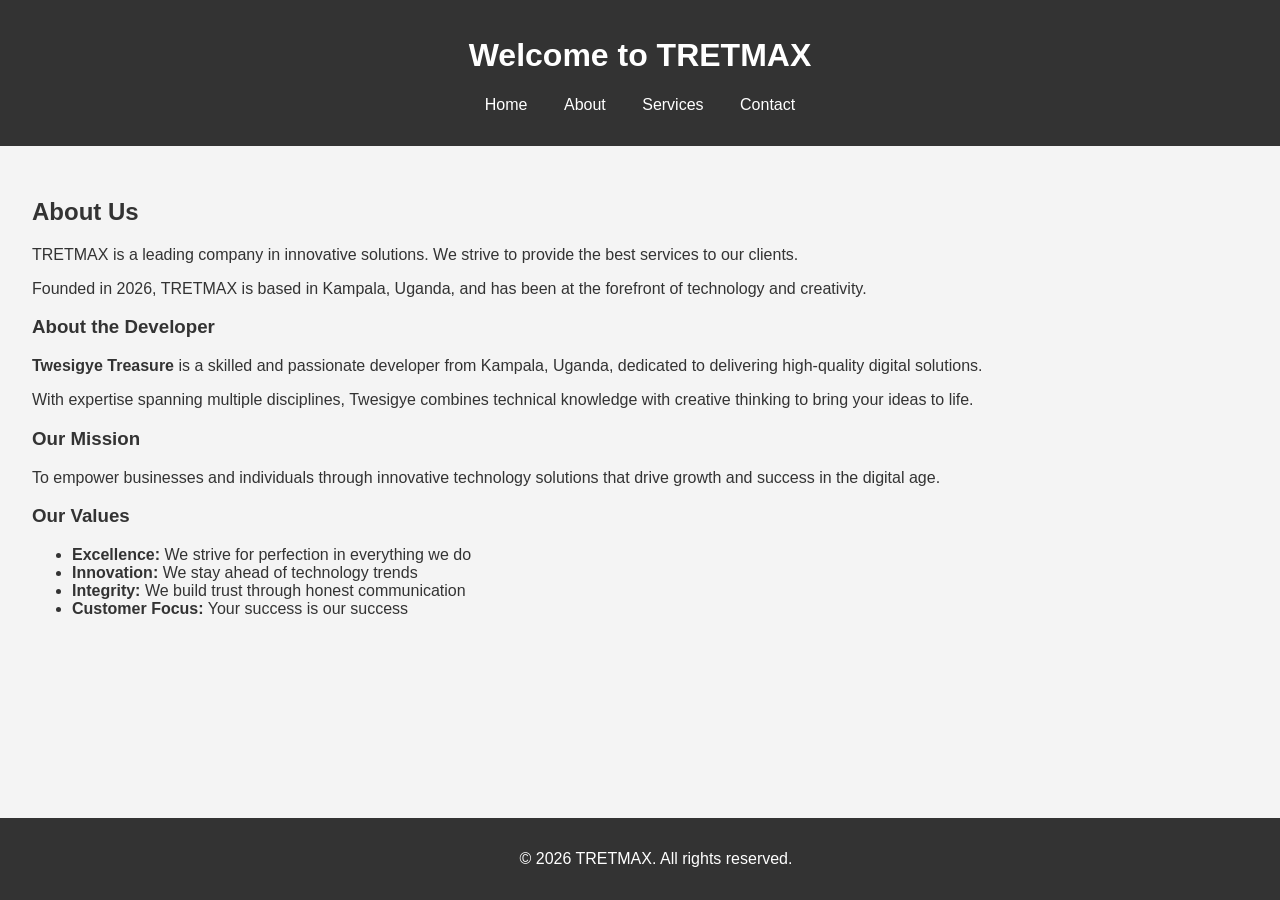
==== about.html @ 00c85b14 "Add files via upload" ====
<!DOCTYPE html>
<html lang="en">
<head>
    <meta charset="UTF-8">
    <meta name="viewport" content="width=device-width, initial-scale=1.0">
    <title>About - TRETMAX</title>
    <link rel="stylesheet" href="styles.css">
</head>
<body>
    <header>
        <h1>Welcome to TRETMAX</h1>
        <nav>
            <ul>
                <li><a href="index.html">Home</a></li>
                <li><a href="about.html">About</a></li>
                <li><a href="services.html">Services</a></li>
                <li><a href="contact.html">Contact</a></li>
            </ul>
        </nav>
    </header>
    <main>
        <section>
            <h2>About Us</h2>
            <p>TRETMAX is a leading company in innovative solutions. We strive to provide the best services to our clients.</p>
            <p>Founded in 2026, TRETMAX is based in Kampala, Uganda, and has been at the forefront of technology and creativity.</p>
            <h3>About the Developer</h3>
            <p><strong>Twesigye Treasure</strong> is a skilled and passionate developer from Kampala, Uganda, dedicated to delivering high-quality digital solutions.</p>
            <p>With expertise spanning multiple disciplines, Twesigye combines technical knowledge with creative thinking to bring your ideas to life.</p>
            <h3>Our Mission</h3>
            <p>To empower businesses and individuals through innovative technology solutions that drive growth and success in the digital age.</p>
            <h3>Our Values</h3>
            <ul>
                <li><strong>Excellence:</strong> We strive for perfection in everything we do</li>
                <li><strong>Innovation:</strong> We stay ahead of technology trends</li>
                <li><strong>Integrity:</strong> We build trust through honest communication</li>
                <li><strong>Customer Focus:</strong> Your success is our success</li>
            </ul>
        </section>
    </main>
    <footer>
        <p>&copy; 2026 TRETMAX. All rights reserved.</p>
    </footer>
    <script src="script.js"></script>
</body>
</html>
---- styles.css ----
body {
    font-family: Arial, sans-serif;
    margin: 0;
    padding: 0;
    background-color: #f4f4f4;
    color: #333;
}

header {
    background-color: #333;
    color: white;
    padding: 1rem;
    text-align: center;
}

nav ul {
    list-style: none;
    padding: 0;
}

nav ul li {
    display: inline;
    margin: 0 1rem;
}

nav a {
    color: white;
    text-decoration: none;
}

main {
    padding: 2rem;
}

section {
    margin-bottom: 2rem;
}

footer {
    background-color: #333;
    color: white;
    text-align: center;
    padding: 1rem;
    position: fixed;
    width: 100%;
    bottom: 0;
}
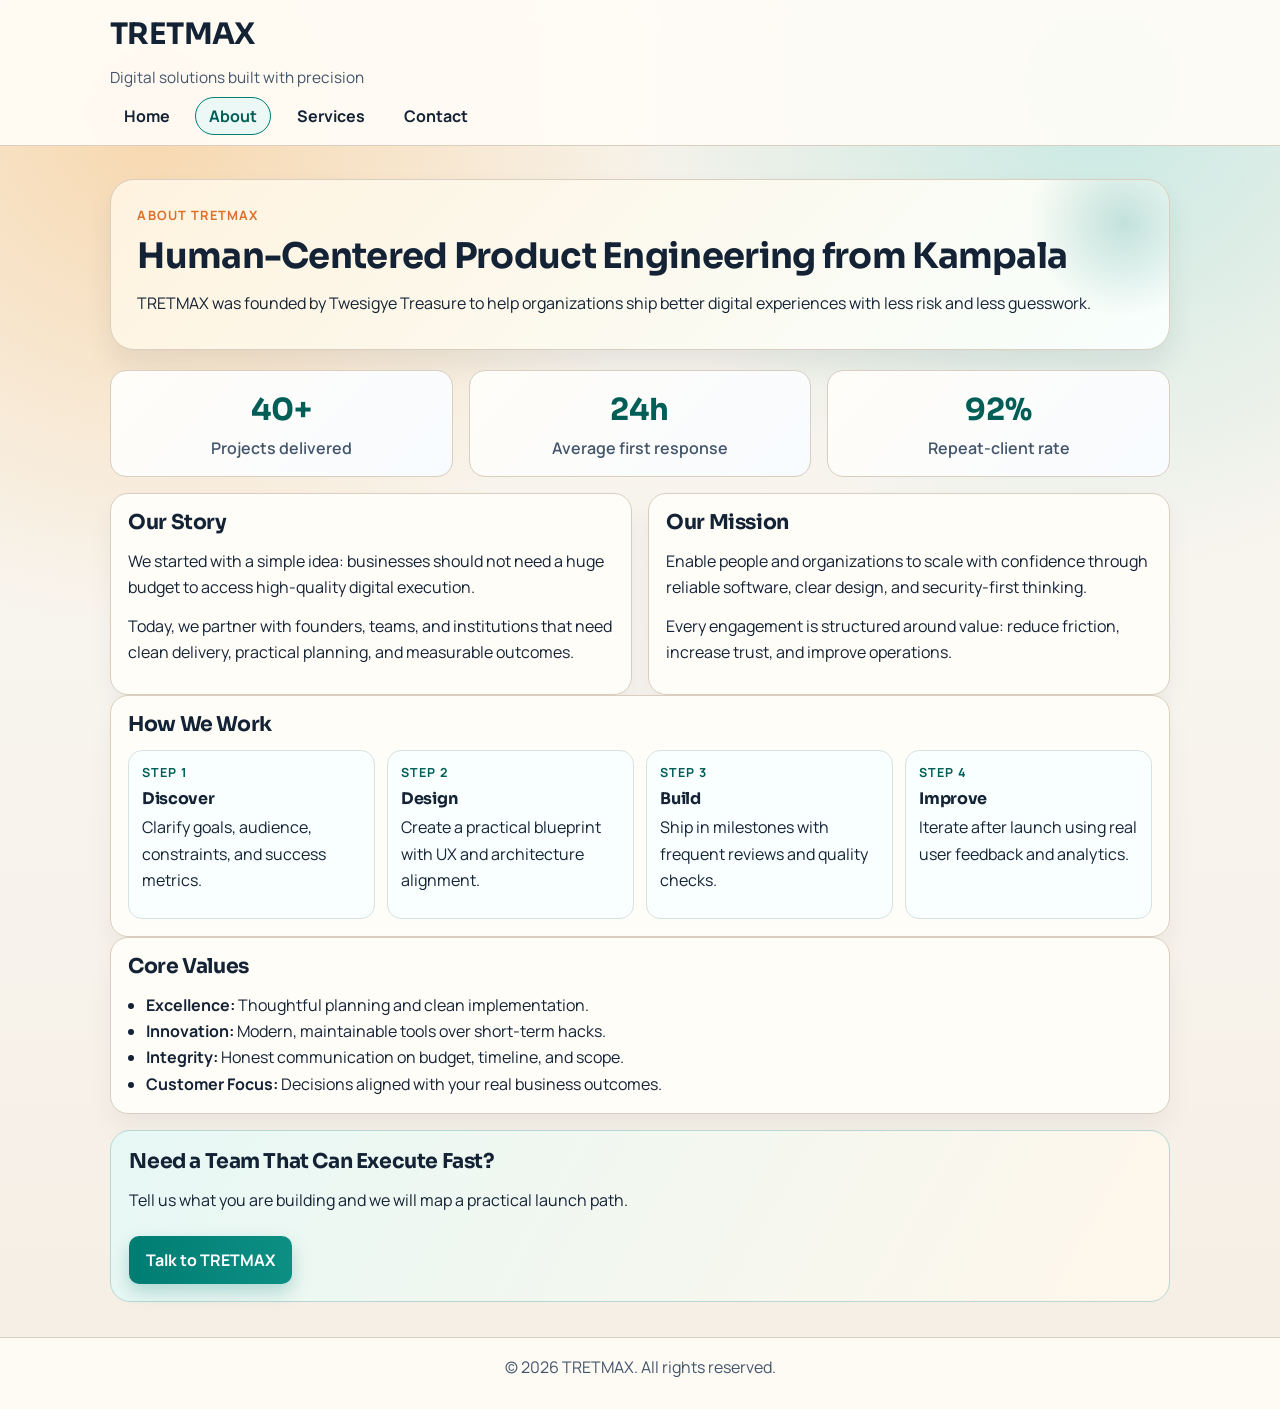
==== commit e17e00b0: "Add files via upload" ====
--- a/about.html
+++ b/about.html
@@ -1,45 +1,108 @@
-<!DOCTYPE html>
-<html lang="en">
-<head>
-    <meta charset="UTF-8">
-    <meta name="viewport" content="width=device-width, initial-scale=1.0">
-    <title>About - TRETMAX</title>
-    <link rel="stylesheet" href="styles.css">
-</head>
-<body>
-    <header>
-        <h1>Welcome to TRETMAX</h1>
-        <nav>
-            <ul>
-                <li><a href="index.html">Home</a></li>
-                <li><a href="about.html">About</a></li>
-                <li><a href="services.html">Services</a></li>
-                <li><a href="contact.html">Contact</a></li>
-            </ul>
-        </nav>
-    </header>
-    <main>
-        <section>
-            <h2>About Us</h2>
-            <p>TRETMAX is a leading company in innovative solutions. We strive to provide the best services to our clients.</p>
-            <p>Founded in 2026, TRETMAX is based in Kampala, Uganda, and has been at the forefront of technology and creativity.</p>
-            <h3>About the Developer</h3>
-            <p><strong>Twesigye Treasure</strong> is a skilled and passionate developer from Kampala, Uganda, dedicated to delivering high-quality digital solutions.</p>
-            <p>With expertise spanning multiple disciplines, Twesigye combines technical knowledge with creative thinking to bring your ideas to life.</p>
-            <h3>Our Mission</h3>
-            <p>To empower businesses and individuals through innovative technology solutions that drive growth and success in the digital age.</p>
-            <h3>Our Values</h3>
-            <ul>
-                <li><strong>Excellence:</strong> We strive for perfection in everything we do</li>
-                <li><strong>Innovation:</strong> We stay ahead of technology trends</li>
-                <li><strong>Integrity:</strong> We build trust through honest communication</li>
-                <li><strong>Customer Focus:</strong> Your success is our success</li>
-            </ul>
-        </section>
-    </main>
-    <footer>
-        <p>&copy; 2026 TRETMAX. All rights reserved.</p>
-    </footer>
-    <script src="script.js"></script>
-</body>
-</html>+<!DOCTYPE html>
+<html lang="en">
+<head>
+    <meta charset="UTF-8">
+    <meta name="viewport" content="width=device-width, initial-scale=1.0">
+    <title>About - TRETMAX</title>
+    <link rel="stylesheet" href="styles.css">
+</head>
+<body>
+    <header class="site-header">
+        <div class="container">
+            <h1>TRETMAX</h1>
+            <p class="tagline">Digital solutions built with precision</p>
+            <nav>
+                <ul>
+                    <li><a href="index.html">Home</a></li>
+                    <li><a href="about.html" aria-current="page">About</a></li>
+                    <li><a href="services.html">Services</a></li>
+                    <li><a href="contact.html">Contact</a></li>
+                </ul>
+            </nav>
+        </div>
+    </header>
+
+    <main class="container">
+        <section class="hero compact">
+            <p class="eyebrow">About TRETMAX</p>
+            <h2>Human-Centered Product Engineering from Kampala</h2>
+            <p>TRETMAX was founded by Twesigye Treasure to help organizations ship better digital experiences with less risk and less guesswork.</p>
+        </section>
+
+        <section class="grid stats-grid">
+            <article class="metric-card">
+                <p class="metric-number">40+</p>
+                <p class="metric-label">Projects delivered</p>
+            </article>
+            <article class="metric-card">
+                <p class="metric-number">24h</p>
+                <p class="metric-label">Average first response</p>
+            </article>
+            <article class="metric-card">
+                <p class="metric-number">92%</p>
+                <p class="metric-label">Repeat-client rate</p>
+            </article>
+        </section>
+
+        <section class="grid two-up">
+            <article class="card">
+                <h3>Our Story</h3>
+                <p>We started with a simple idea: businesses should not need a huge budget to access high-quality digital execution.</p>
+                <p>Today, we partner with founders, teams, and institutions that need clean delivery, practical planning, and measurable outcomes.</p>
+            </article>
+            <article class="card">
+                <h3>Our Mission</h3>
+                <p>Enable people and organizations to scale with confidence through reliable software, clear design, and security-first thinking.</p>
+                <p>Every engagement is structured around value: reduce friction, increase trust, and improve operations.</p>
+            </article>
+        </section>
+
+        <section class="card">
+            <h3>How We Work</h3>
+            <div class="process-grid">
+                <article class="step">
+                    <p class="step-tag">Step 1</p>
+                    <h4>Discover</h4>
+                    <p>Clarify goals, audience, constraints, and success metrics.</p>
+                </article>
+                <article class="step">
+                    <p class="step-tag">Step 2</p>
+                    <h4>Design</h4>
+                    <p>Create a practical blueprint with UX and architecture alignment.</p>
+                </article>
+                <article class="step">
+                    <p class="step-tag">Step 3</p>
+                    <h4>Build</h4>
+                    <p>Ship in milestones with frequent reviews and quality checks.</p>
+                </article>
+                <article class="step">
+                    <p class="step-tag">Step 4</p>
+                    <h4>Improve</h4>
+                    <p>Iterate after launch using real user feedback and analytics.</p>
+                </article>
+            </div>
+        </section>
+
+        <section class="card">
+            <h3>Core Values</h3>
+            <ul>
+                <li><strong>Excellence:</strong> Thoughtful planning and clean implementation.</li>
+                <li><strong>Innovation:</strong> Modern, maintainable tools over short-term hacks.</li>
+                <li><strong>Integrity:</strong> Honest communication on budget, timeline, and scope.</li>
+                <li><strong>Customer Focus:</strong> Decisions aligned with your real business outcomes.</li>
+            </ul>
+        </section>
+
+        <section class="cta-panel">
+            <h3>Need a Team That Can Execute Fast?</h3>
+            <p>Tell us what you are building and we will map a practical launch path.</p>
+            <a class="cta" href="contact.html">Talk to TRETMAX</a>
+        </section>
+    </main>
+
+    <footer class="site-footer">
+        <p>&copy; 2026 TRETMAX. All rights reserved.</p>
+    </footer>
+    <script src="script.js"></script>
+</body>
+</html>
--- a/styles.css
+++ b/styles.css
@@ -1,47 +1,350 @@
-body {
-    font-family: Arial, sans-serif;
-    margin: 0;
-    padding: 0;
-    background-color: #f4f4f4;
-    color: #333;
+@import url('https://fonts.googleapis.com/css2?family=Sora:wght@400;600;700&family=Manrope:wght@400;500;700&display=swap');
+
+:root {
+    --bg: #f7f1e6;
+    --surface: #fffdf8;
+    --ink: #142235;
+    --ink-soft: #43556b;
+    --brand: #007d73;
+    --brand-deep: #005e56;
+    --accent: #dc6f2a;
+    --accent-soft: #f9e7d8;
+    --line: #d9cec0;
+    --shadow: rgba(19, 34, 50, 0.11);
+}
+
+* {
+    box-sizing: border-box;
+}
+
+html,
+body {
+    margin: 0;
+    padding: 0;
+}
+
+body {
+    font-family: "Manrope", "Segoe UI", sans-serif;
+    color: var(--ink);
+    background:
+        radial-gradient(circle at 12% 8%, #f7d8af 0%, transparent 30%),
+        radial-gradient(circle at 86% 6%, #c8e9e3 0%, transparent 28%),
+        linear-gradient(180deg, #f7f2e9 0%, #f8f5ef 45%, #f5eee4 100%);
+    line-height: 1.65;
+    min-height: 100vh;
+}
+
+.container {
+    width: min(1060px, 92vw);
+    margin: 0 auto;
+}
+
+.site-header {
+    position: sticky;
+    top: 0;
+    z-index: 20;
+    border-bottom: 1px solid var(--line);
+    background: rgba(255, 252, 247, 0.92);
+    backdrop-filter: blur(8px);
+}
+
+.site-header .container {
+    padding: 1rem 0 0.95rem;
+}
+
+h1,
+h2,
+h3,
+h4 {
+    font-family: "Sora", "Trebuchet MS", sans-serif;
+    letter-spacing: -0.02em;
+    margin: 0 0 0.75rem;
+    line-height: 1.25;
+}
+
+h1 {
+    font-size: clamp(1.45rem, 3vw, 1.85rem);
+}
+
+h2 {
+    font-size: clamp(1.4rem, 3.5vw, 2.2rem);
+}
+
+h3 {
+    font-size: clamp(1.08rem, 2.4vw, 1.28rem);
+}
+
+.tagline {
+    margin: 0 0 0.8rem;
+    color: var(--ink-soft);
+    font-size: 0.96rem;
+}
+
+nav ul {
+    list-style: none;
+    margin: 0;
+    padding: 0;
+    display: flex;
+    flex-wrap: wrap;
+    gap: 0.74rem;
+}
+
+nav a {
+    color: var(--ink);
+    text-decoration: none;
+    padding: 0.44rem 0.8rem;
+    border-radius: 999px;
+    border: 1px solid transparent;
+    font-weight: 700;
+    transition: all 180ms ease;
+}
+
+nav a:hover,
+nav a[aria-current="page"] {
+    border-color: var(--brand);
+    color: var(--brand-deep);
+    background: #ebf8f6;
+}
+
+main {
+    padding: 2.1rem 0 2.2rem;
+}
+
+.hero {
+    position: relative;
+    isolation: isolate;
+    margin-bottom: 1.2rem;
+    padding: 1.65rem;
+    border: 1px solid var(--line);
+    border-radius: 24px;
+    overflow: hidden;
+    background: linear-gradient(135deg, #fff3df 0%, #f8fffd 100%);
+    box-shadow: 0 16px 28px rgba(20, 33, 49, 0.08);
+}
+
+.hero::after {
+    content: "";
+    position: absolute;
+    width: 190px;
+    height: 190px;
+    right: -50px;
+    top: -52px;
+    border-radius: 999px;
+    background: radial-gradient(circle, rgba(0, 125, 115, 0.22) 0%, rgba(0, 125, 115, 0) 70%);
+    z-index: -1;
+    animation: drift 8.5s ease-in-out infinite;
+}
+
+.hero.compact {
+    padding-block: 1.3rem;
+}
+
+.eyebrow {
+    display: inline-block;
+    margin: 0 0 0.5rem;
+    font-size: 0.8rem;
+    letter-spacing: 0.09em;
+    text-transform: uppercase;
+    font-weight: 700;
+    color: var(--accent);
+}
+
+p {
+    margin: 0 0 0.75rem;
+}
+
+a {
+    color: var(--brand-deep);
+}
+
+.cta {
+    display: inline-block;
+    margin-top: 0.7rem;
+    text-decoration: none;
+    background: linear-gradient(90deg, var(--brand) 0%, #0d8f84 100%);
+    color: #ffffff;
+    font-weight: 700;
+    padding: 0.66rem 1.04rem;
+    border-radius: 10px;
+    box-shadow: 0 8px 18px rgba(0, 125, 115, 0.26);
+    transition: transform 180ms ease, box-shadow 180ms ease;
+}
+
+.cta:hover {
+    transform: translateY(-2px);
+    box-shadow: 0 12px 20px rgba(0, 125, 115, 0.29);
+}
+
+.grid {
+    display: grid;
+    gap: 1rem;
+}
+
+.two-up {
+    grid-template-columns: repeat(auto-fit, minmax(250px, 1fr));
+}
+
+.services-grid {
+    grid-template-columns: repeat(auto-fit, minmax(235px, 1fr));
+}
+
+.card {
+    border: 1px solid var(--line);
+    border-radius: 18px;
+    padding: 1.02rem 1.08rem;
+    background: var(--surface);
+    box-shadow: 0 14px 24px rgba(19, 34, 50, 0.05);
+    transition: transform 220ms ease, box-shadow 220ms ease, border-color 220ms ease;
+}
+
+.card:hover {
+    transform: translateY(-3px);
+    box-shadow: 0 16px 30px rgba(19, 34, 50, 0.11);
+    border-color: #c2b09a;
+}
+
+.service-card {
+    border-top: 4px solid var(--accent);
+}
+
+ul {
+    margin: 0.2rem 0 0;
+    padding-left: 1.08rem;
+}
+
+.stats-grid {
+    grid-template-columns: repeat(auto-fit, minmax(170px, 1fr));
+    margin-bottom: 1rem;
+}
+
+.metric-card {
+    border: 1px solid var(--line);
+    border-radius: 16px;
+    padding: 0.9rem;
+    text-align: center;
+    background: linear-gradient(135deg, #fffdf8 0%, #f8fbff 100%);
+}
+
+.metric-number {
+    margin: 0;
+    font-family: "Sora", "Trebuchet MS", sans-serif;
+    font-weight: 700;
+    font-size: clamp(1.4rem, 3vw, 1.9rem);
+    color: var(--brand-deep);
+}
+
+.metric-label {
+    margin: 0;
+    color: var(--ink-soft);
+    font-weight: 600;
+}
+
+.process-grid {
+    display: grid;
+    grid-template-columns: repeat(auto-fit, minmax(180px, 1fr));
+    gap: 0.8rem;
+    margin-top: 0.45rem;
+}
+
+.step {
+    border: 1px solid #d7e3e1;
+    border-radius: 14px;
+    padding: 0.8rem;
+    background: #f8fffe;
+}
+
+.step h4 {
+    margin-bottom: 0.35rem;
+}
+
+.step-tag {
+    margin: 0 0 0.3rem;
+    color: var(--brand-deep);
+    font-size: 0.78rem;
+    font-weight: 700;
+    text-transform: uppercase;
+    letter-spacing: 0.08em;
+}
+
+.pill-list {
+    display: flex;
+    flex-wrap: wrap;
+    gap: 0.55rem;
+}
+
+.pill-list span {
+    display: inline-flex;
+    align-items: center;
+    padding: 0.35rem 0.68rem;
+    border-radius: 999px;
+    border: 1px solid #efd1bc;
+    background: var(--accent-soft);
+    color: #744023;
+    font-weight: 600;
+    font-size: 0.9rem;
+}
+
+.cta-panel {
+    margin-top: 1rem;
+    border: 1px solid #b6d8d5;
+    border-radius: 20px;
+    padding: 1.1rem 1.15rem;
+    background: linear-gradient(120deg, #e7f8f5 0%, #fff7eb 100%);
+}
+
+.site-footer {
+    border-top: 1px solid var(--line);
+    background: rgba(255, 252, 247, 0.92);
+    padding: 1rem 0;
+    text-align: center;
+    color: var(--ink-soft);
+}
+
+.reveal {
+    opacity: 0;
+    transform: translateY(20px);
+    transition: opacity 520ms ease, transform 520ms ease;
+}
+
+.reveal.is-visible {
+    opacity: 1;
+    transform: translateY(0);
+}
+
+@keyframes drift {
+    0% {
+        transform: translateY(0px);
+    }
+    50% {
+        transform: translateY(10px);
+    }
+    100% {
+        transform: translateY(0px);
+    }
+}
+
+@media (max-width: 720px) {
+    .hero {
+        padding: 1.2rem;
+        border-radius: 18px;
+    }
+
+    .card,
+    .cta-panel,
+    .metric-card {
+        border-radius: 14px;
+    }
+
+    nav a {
+        padding: 0.35rem 0.64rem;
+        font-size: 0.94rem;
+    }
+}
+
+@media (prefers-reduced-motion: reduce) {
+    * {
+        animation: none !important;
+        transition: none !important;
+        scroll-behavior: auto !important;
+    }
 }
-
-header {
-    background-color: #333;
-    color: white;
-    padding: 1rem;
-    text-align: center;
-}
-
-nav ul {
-    list-style: none;
-    padding: 0;
-}
-
-nav ul li {
-    display: inline;
-    margin: 0 1rem;
-}
-
-nav a {
-    color: white;
-    text-decoration: none;
-}
-
-main {
-    padding: 2rem;
-}
-
-section {
-    margin-bottom: 2rem;
-}
-
-footer {
-    background-color: #333;
-    color: white;
-    text-align: center;
-    padding: 1rem;
-    position: fixed;
-    width: 100%;
-    bottom: 0;
-}
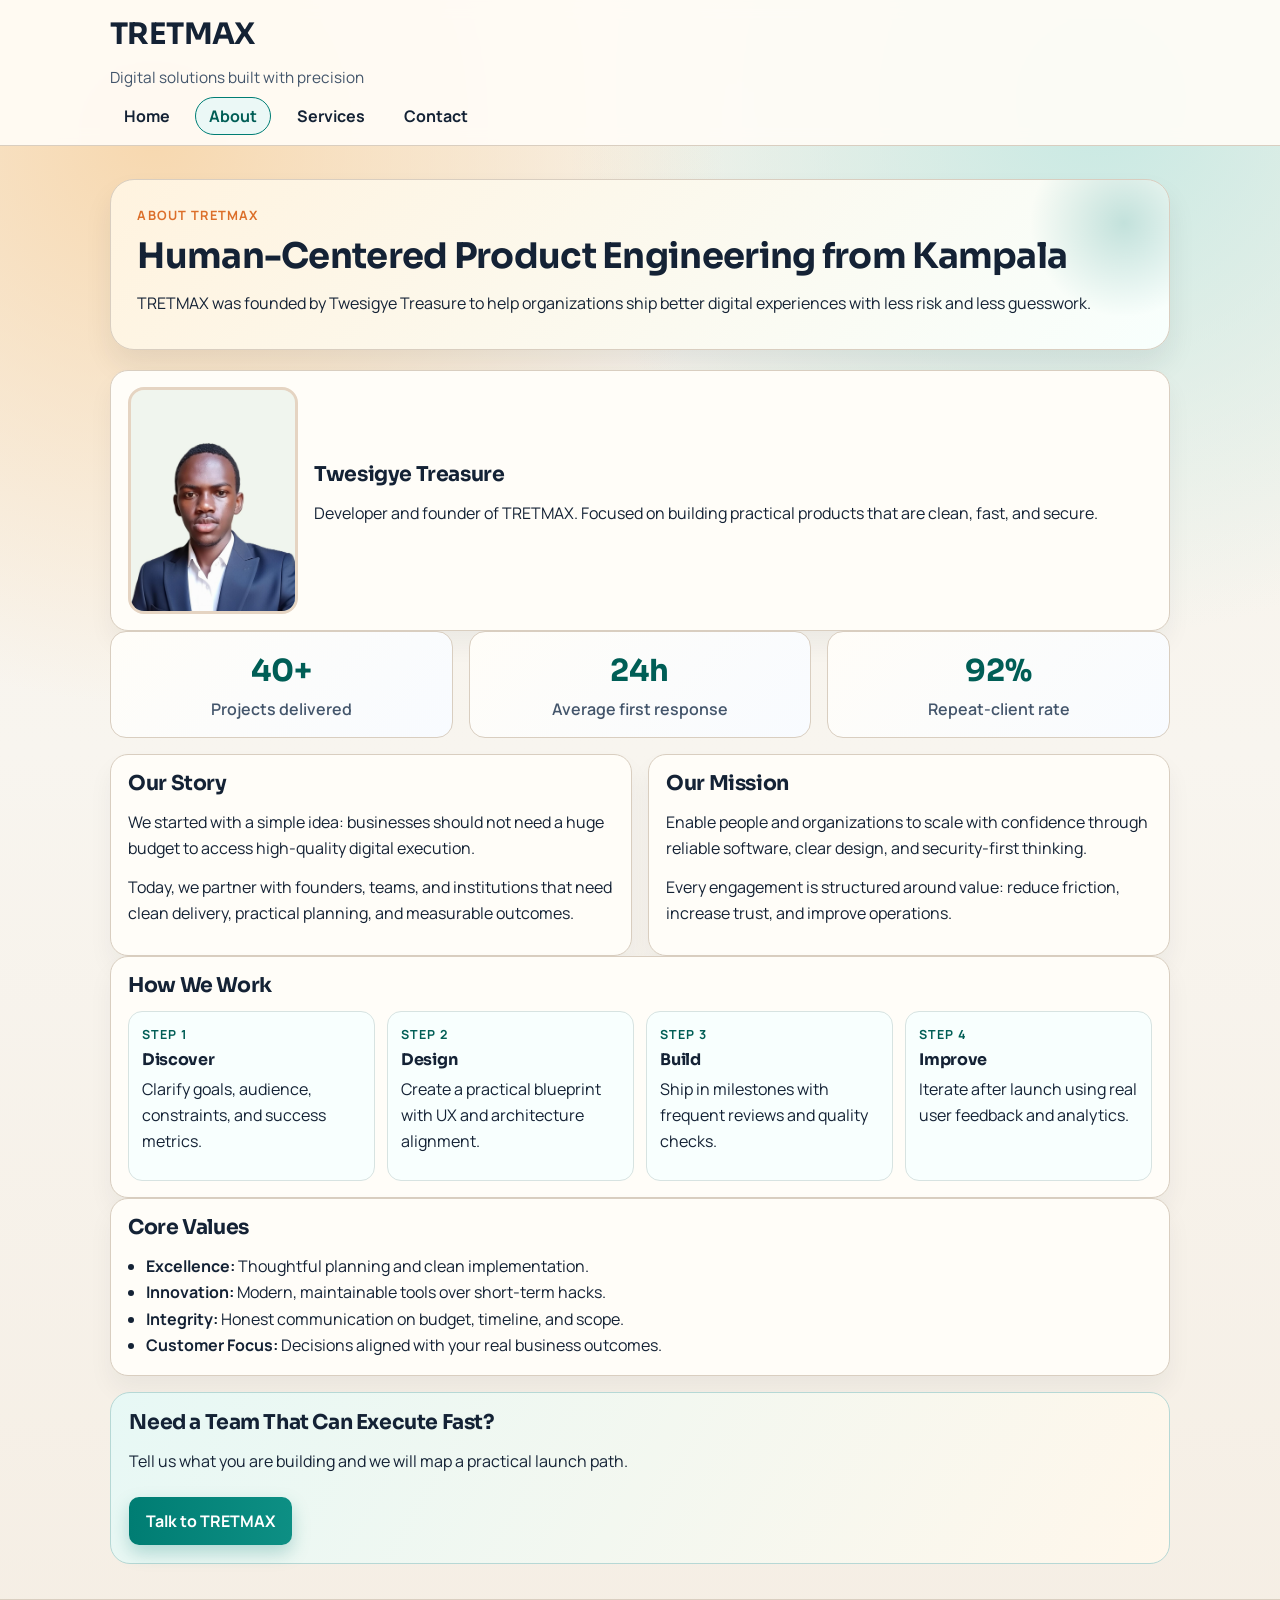
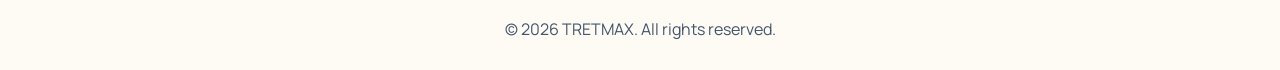
==== commit 7a014e54: "Add files via upload" ====
--- a/about.html
+++ b/about.html
@@ -27,6 +27,16 @@
             <p class="eyebrow">About TRETMAX</p>
             <h2>Human-Centered Product Engineering from Kampala</h2>
             <p>TRETMAX was founded by Twesigye Treasure to help organizations ship better digital experiences with less risk and less guesswork.</p>
+        </section>
+
+        <section class="card profile-card">
+            <div class="profile-photo-wrap">
+                <img class="profile-photo" src="me.jpg" alt="Portrait of Twesigye Treasure">
+            </div>
+            <div>
+                <h3>Twesigye Treasure</h3>
+                <p>Developer and founder of TRETMAX. Focused on building practical products that are clean, fast, and secure.</p>
+            </div>
         </section>
 
         <section class="grid stats-grid">
--- a/styles.css
+++ b/styles.css
@@ -207,6 +207,31 @@
     border-top: 4px solid var(--accent);
 }
 
+.profile-card {
+    display: grid;
+    grid-template-columns: auto 1fr;
+    gap: 1rem;
+    align-items: center;
+}
+
+.profile-photo-wrap {
+    width: clamp(120px, 20vw, 170px);
+    aspect-ratio: 3 / 4;
+    border-radius: 16px;
+    overflow: hidden;
+    border: 3px solid #e5d4c2;
+    background: linear-gradient(135deg, #f3e2cf 0%, #d4efea 100%);
+    flex-shrink: 0;
+}
+
+.profile-photo {
+    width: 100%;
+    height: 100%;
+    object-fit: cover;
+    object-position: center 18%;
+    display: block;
+}
+
 ul {
     margin: 0.2rem 0 0;
     padding-left: 1.08rem;
@@ -339,6 +364,15 @@
         padding: 0.35rem 0.64rem;
         font-size: 0.94rem;
     }
+
+    .profile-card {
+        grid-template-columns: 1fr;
+        text-align: center;
+    }
+
+    .profile-photo-wrap {
+        margin: 0 auto;
+    }
 }
 
 @media (prefers-reduced-motion: reduce) {
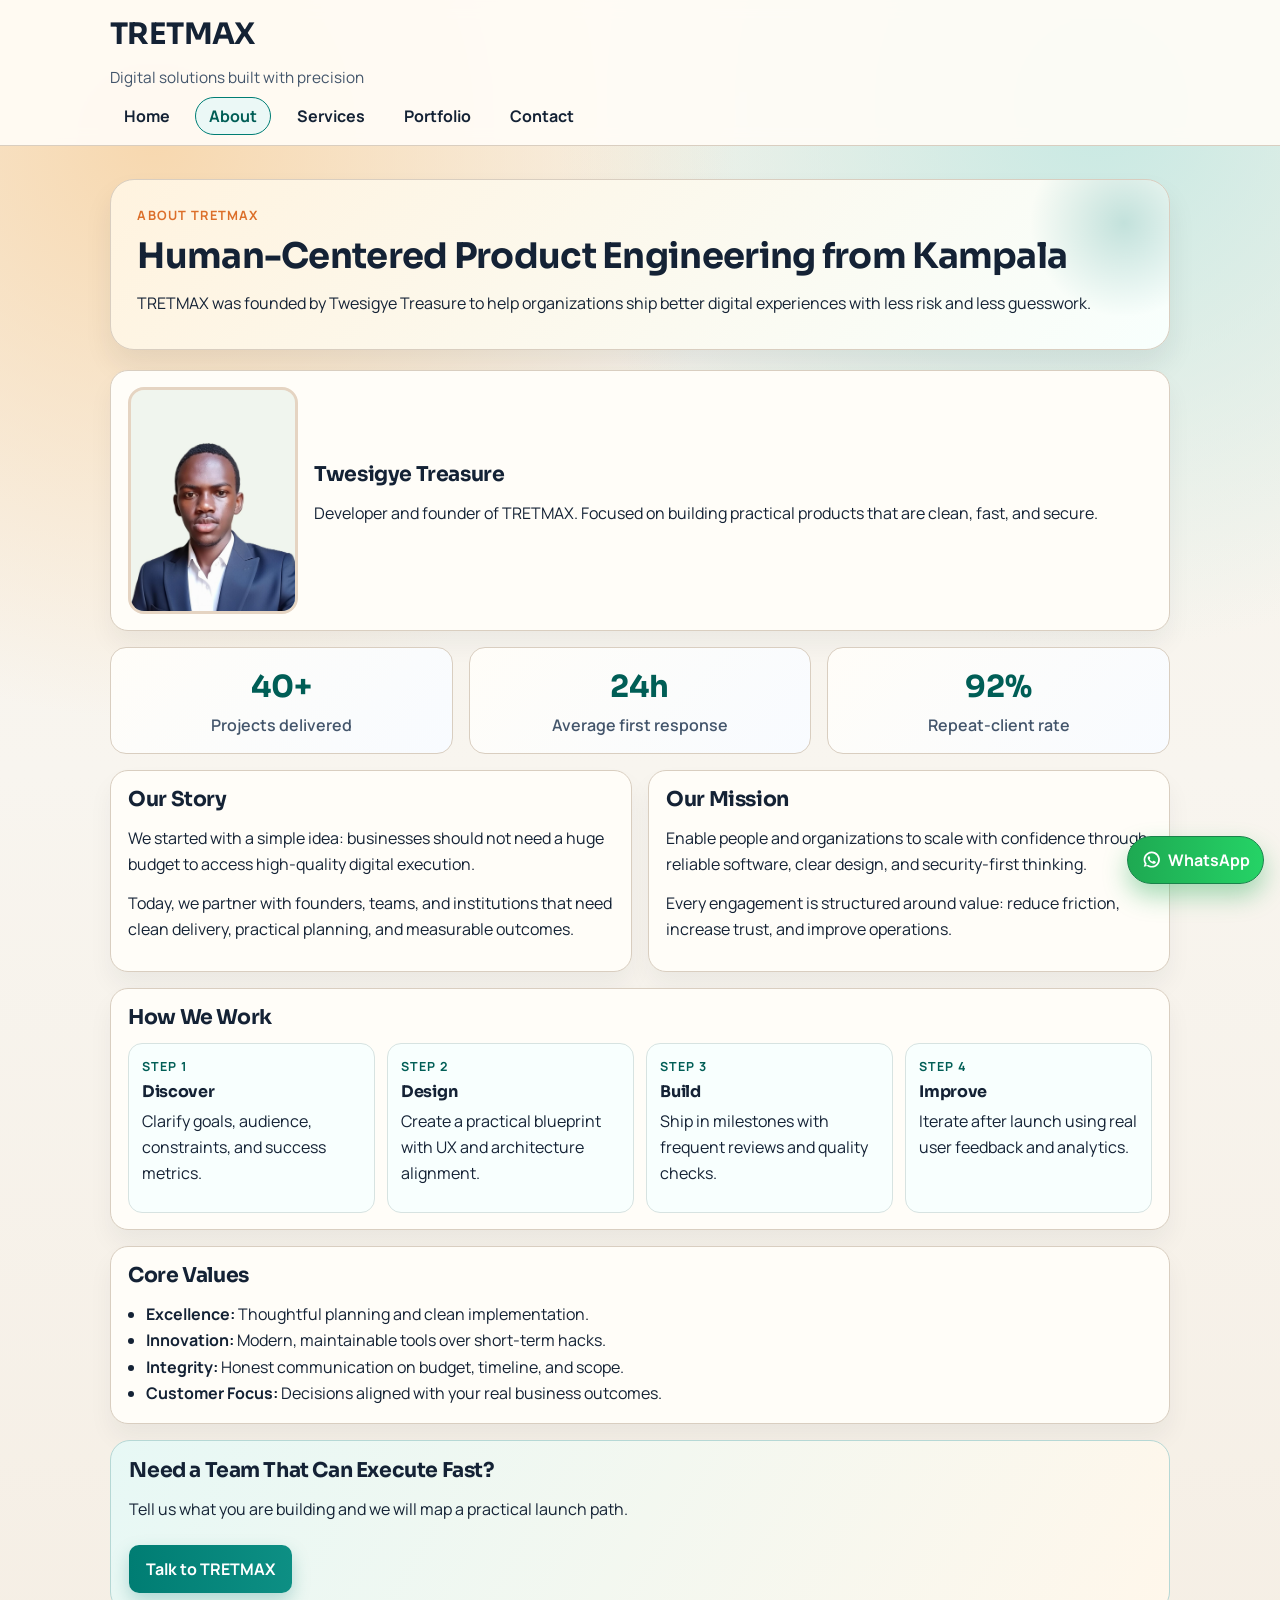
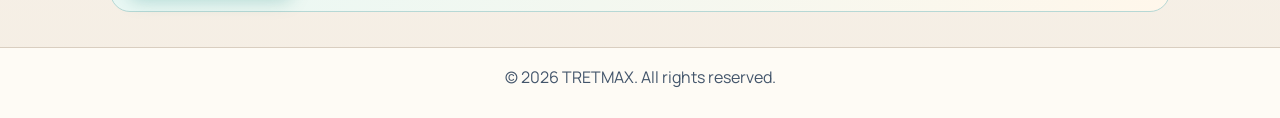
==== commit bd6d7a11: "Add files via upload" ====
--- a/about.html
+++ b/about.html
@@ -16,6 +16,7 @@
                     <li><a href="index.html">Home</a></li>
                     <li><a href="about.html" aria-current="page">About</a></li>
                     <li><a href="services.html">Services</a></li>
+                    <li><a href="portfolio.html">Portfolio</a></li>
                     <li><a href="contact.html">Contact</a></li>
                 </ul>
             </nav>
--- a/styles.css
+++ b/styles.css
@@ -10,7 +10,8 @@
     --accent: #dc6f2a;
     --accent-soft: #f9e7d8;
     --line: #d9cec0;
-    --shadow: rgba(19, 34, 50, 0.11);
+    --ok: #146d3f;
+    --danger: #b73a30;
 }
 
 * {
@@ -139,6 +140,20 @@
     padding-block: 1.3rem;
 }
 
+.hero-media {
+    margin-top: 0.95rem;
+    border: 1px solid #d6d8cf;
+    border-radius: 16px;
+    overflow: hidden;
+}
+
+.hero-media img {
+    width: 100%;
+    height: clamp(190px, 35vw, 280px);
+    object-fit: cover;
+    display: block;
+}
+
 .eyebrow {
     display: inline-block;
     margin: 0 0 0.5rem;
@@ -149,6 +164,44 @@
     color: var(--accent);
 }
 
+.section-head {
+    display: flex;
+    align-items: center;
+    gap: 0.65rem;
+    margin: 0.2rem 0 0.42rem;
+}
+
+.section-head h3 {
+    margin: 0;
+}
+
+.section-icon {
+    display: inline-flex;
+    align-items: center;
+    justify-content: center;
+    width: 1.95rem;
+    height: 1.95rem;
+    border-radius: 50%;
+    border: 1px solid #bfded9;
+    background: #f1fbfa;
+    color: var(--brand-deep);
+    font-family: "Sora", "Trebuchet MS", sans-serif;
+    font-size: 0.74rem;
+    font-weight: 700;
+}
+
+.section-rule {
+    height: 1px;
+    width: 100%;
+    margin-bottom: 0.95rem;
+    background: linear-gradient(90deg, rgba(0, 125, 115, 0.38) 0%, rgba(0, 125, 115, 0) 88%);
+}
+
+.section-muted {
+    margin-top: -0.2rem;
+    color: var(--ink-soft);
+}
+
 p {
     margin: 0 0 0.75rem;
 }
@@ -168,6 +221,8 @@
     border-radius: 10px;
     box-shadow: 0 8px 18px rgba(0, 125, 115, 0.26);
     transition: transform 180ms ease, box-shadow 180ms ease;
+    border: none;
+    cursor: pointer;
 }
 
 .cta:hover {
@@ -175,6 +230,13 @@
     box-shadow: 0 12px 20px rgba(0, 125, 115, 0.29);
 }
 
+.cta:disabled {
+    opacity: 0.7;
+    cursor: not-allowed;
+    transform: none;
+    box-shadow: 0 8px 18px rgba(0, 125, 115, 0.16);
+}
+
 .grid {
     display: grid;
     gap: 1rem;
@@ -186,6 +248,14 @@
 
 .services-grid {
     grid-template-columns: repeat(auto-fit, minmax(235px, 1fr));
+}
+
+.packages-grid {
+    grid-template-columns: repeat(auto-fit, minmax(220px, 1fr));
+}
+
+.portfolio-grid {
+    grid-template-columns: repeat(auto-fit, minmax(230px, 1fr));
 }
 
 .card {
@@ -195,6 +265,7 @@
     background: var(--surface);
     box-shadow: 0 14px 24px rgba(19, 34, 50, 0.05);
     transition: transform 220ms ease, box-shadow 220ms ease, border-color 220ms ease;
+    margin-bottom: 1rem;
 }
 
 .card:hover {
@@ -203,8 +274,106 @@
     border-color: #c2b09a;
 }
 
+.card-media {
+    margin: -1.02rem -1.08rem 0.9rem;
+    border-bottom: 1px solid #d3d8ce;
+    overflow: hidden;
+}
+
+.card-media img {
+    width: 100%;
+    height: 150px;
+    object-fit: cover;
+    display: block;
+    transition: transform 220ms ease;
+}
+
+.card:hover .card-media img {
+    transform: scale(1.04);
+}
+
 .service-card {
     border-top: 4px solid var(--accent);
+}
+
+.package-card {
+    position: relative;
+}
+
+.package-card.featured {
+    border-color: #9bcfc9;
+    box-shadow: 0 18px 30px rgba(0, 125, 115, 0.13);
+}
+
+.package-badge {
+    position: absolute;
+    top: -0.7rem;
+    right: 0.8rem;
+    margin: 0;
+    padding: 0.2rem 0.55rem;
+    border-radius: 999px;
+    background: #e8faf7;
+    border: 1px solid #99d2ca;
+    color: #0b6159;
+    font-size: 0.78rem;
+    font-weight: 700;
+}
+
+.package-tier {
+    margin: 0;
+    color: var(--ink-soft);
+    font-size: 0.9rem;
+    font-weight: 700;
+    text-transform: uppercase;
+    letter-spacing: 0.08em;
+}
+
+.package-price {
+    margin: 0.15rem 0 0.55rem;
+    font-family: "Sora", "Trebuchet MS", sans-serif;
+    font-size: clamp(1.2rem, 2.8vw, 1.5rem);
+    color: var(--brand-deep);
+    font-weight: 700;
+}
+
+.case-meta {
+    display: inline-block;
+    margin: 0 0 0.5rem;
+    padding: 0.2rem 0.55rem;
+    border: 1px solid #d2e7e4;
+    border-radius: 999px;
+    background: #f0fbf9;
+    color: #0b6159;
+    font-size: 0.82rem;
+    font-weight: 700;
+}
+
+.case-result {
+    margin-top: 0.45rem;
+}
+
+.quick-link-grid {
+    display: grid;
+    gap: 0.62rem;
+    grid-template-columns: repeat(auto-fit, minmax(180px, 1fr));
+}
+
+.mini-link {
+    display: block;
+    border: 1px solid #c6dfdc;
+    border-radius: 12px;
+    padding: 0.72rem 0.76rem;
+    text-decoration: none;
+    color: #0d5f58;
+    font-weight: 700;
+    background: #f2fbf9;
+    transition: all 180ms ease;
+}
+
+.mini-link:hover {
+    transform: translateY(-2px);
+    border-color: #8ec8c1;
+    background: #eaf8f5;
 }
 
 .profile-card {
@@ -309,6 +478,133 @@
     font-size: 0.9rem;
 }
 
+.contact-form {
+    display: grid;
+    gap: 0.82rem;
+}
+
+.hidden-trap {
+    position: absolute;
+    left: -9999px;
+    width: 1px;
+    height: 1px;
+    opacity: 0;
+}
+
+.form-grid {
+    display: grid;
+    gap: 0.85rem;
+    grid-template-columns: repeat(2, minmax(0, 1fr));
+}
+
+.field.full-width {
+    grid-column: 1 / -1;
+}
+
+label {
+    display: block;
+    margin-bottom: 0.28rem;
+    font-weight: 700;
+}
+
+input,
+select,
+textarea {
+    width: 100%;
+    border: 1px solid #ccb9a4;
+    border-radius: 10px;
+    padding: 0.62rem 0.7rem;
+    font: inherit;
+    color: var(--ink);
+    background: #fffefb;
+}
+
+textarea {
+    resize: vertical;
+}
+
+input:focus,
+select:focus,
+textarea:focus {
+    outline: none;
+    border-color: #70c2ba;
+    box-shadow: 0 0 0 3px rgba(112, 194, 186, 0.25);
+}
+
+input[aria-invalid="true"],
+select[aria-invalid="true"],
+textarea[aria-invalid="true"] {
+    border-color: #d37970;
+    background: #fff7f5;
+}
+
+.field-error {
+    min-height: 1.1em;
+    margin: 0.3rem 0 0;
+    font-size: 0.83rem;
+    color: var(--danger);
+}
+
+.form-note {
+    color: var(--ink-soft);
+    font-size: 0.93rem;
+}
+
+.form-actions {
+    display: flex;
+    flex-wrap: wrap;
+    align-items: center;
+    gap: 0.72rem;
+}
+
+.whatsapp-cta {
+    display: inline-flex;
+    align-items: center;
+    gap: 0.45rem;
+    background: linear-gradient(90deg, #1ea952 0%, #25d366 100%);
+    box-shadow: 0 8px 18px rgba(30, 169, 82, 0.28);
+}
+
+.whatsapp-cta:hover {
+    box-shadow: 0 12px 20px rgba(30, 169, 82, 0.33);
+}
+
+.wa-inline {
+    display: inline-flex;
+    align-items: center;
+    gap: 0.35rem;
+    font-weight: 600;
+}
+
+.wa-logo {
+    width: 1.05rem;
+    height: 1.05rem;
+    display: inline-flex;
+    align-items: center;
+    justify-content: center;
+    flex-shrink: 0;
+}
+
+.wa-logo svg {
+    width: 100%;
+    height: 100%;
+    fill: currentColor;
+}
+
+.form-feedback {
+    margin: 0;
+    font-weight: 700;
+    font-size: 0.93rem;
+}
+
+.form-feedback.is-success {
+    color: var(--ok);
+}
+
+.form-feedback.is-error {
+    color: var(--danger);
+}
+
 .cta-panel {
     margin-top: 1rem;
     border: 1px solid #b6d8d5;
@@ -325,6 +621,35 @@
     color: var(--ink-soft);
 }
 
+.floating-wa {
+    position: fixed;
+    right: 1rem;
+    bottom: 1rem;
+    z-index: 60;
+    display: inline-flex;
+    align-items: center;
+    gap: 0.45rem;
+    padding: 0.62rem 0.82rem;
+    border-radius: 999px;
+    border: 1px solid #19834b;
+    background: linear-gradient(90deg, #1ea952 0%, #25d366 100%);
+    color: #ffffff;
+    font-weight: 700;
+    text-decoration: none;
+    box-shadow: 0 12px 24px rgba(30, 169, 82, 0.38);
+    transition: transform 180ms ease, box-shadow 180ms ease;
+}
+
+.floating-wa:hover {
+    transform: translateY(-2px);
+    box-shadow: 0 15px 28px rgba(30, 169, 82, 0.45);
+}
+
+.floating-wa .wa-logo {
+    width: 1.2rem;
+    height: 1.2rem;
+}
+
 .reveal {
     opacity: 0;
     transform: translateY(20px);
@@ -372,6 +697,24 @@
 
     .profile-photo-wrap {
         margin: 0 auto;
+    }
+
+    .form-grid {
+        grid-template-columns: 1fr;
+    }
+
+    .field.full-width {
+        grid-column: auto;
+    }
+
+    .card-media img {
+        height: 170px;
+    }
+
+    .floating-wa {
+        right: 0.75rem;
+        bottom: 0.75rem;
+        padding: 0.58rem 0.74rem;
     }
 }
 
@@ -382,3 +725,4 @@
         scroll-behavior: auto !important;
     }
 }
+
